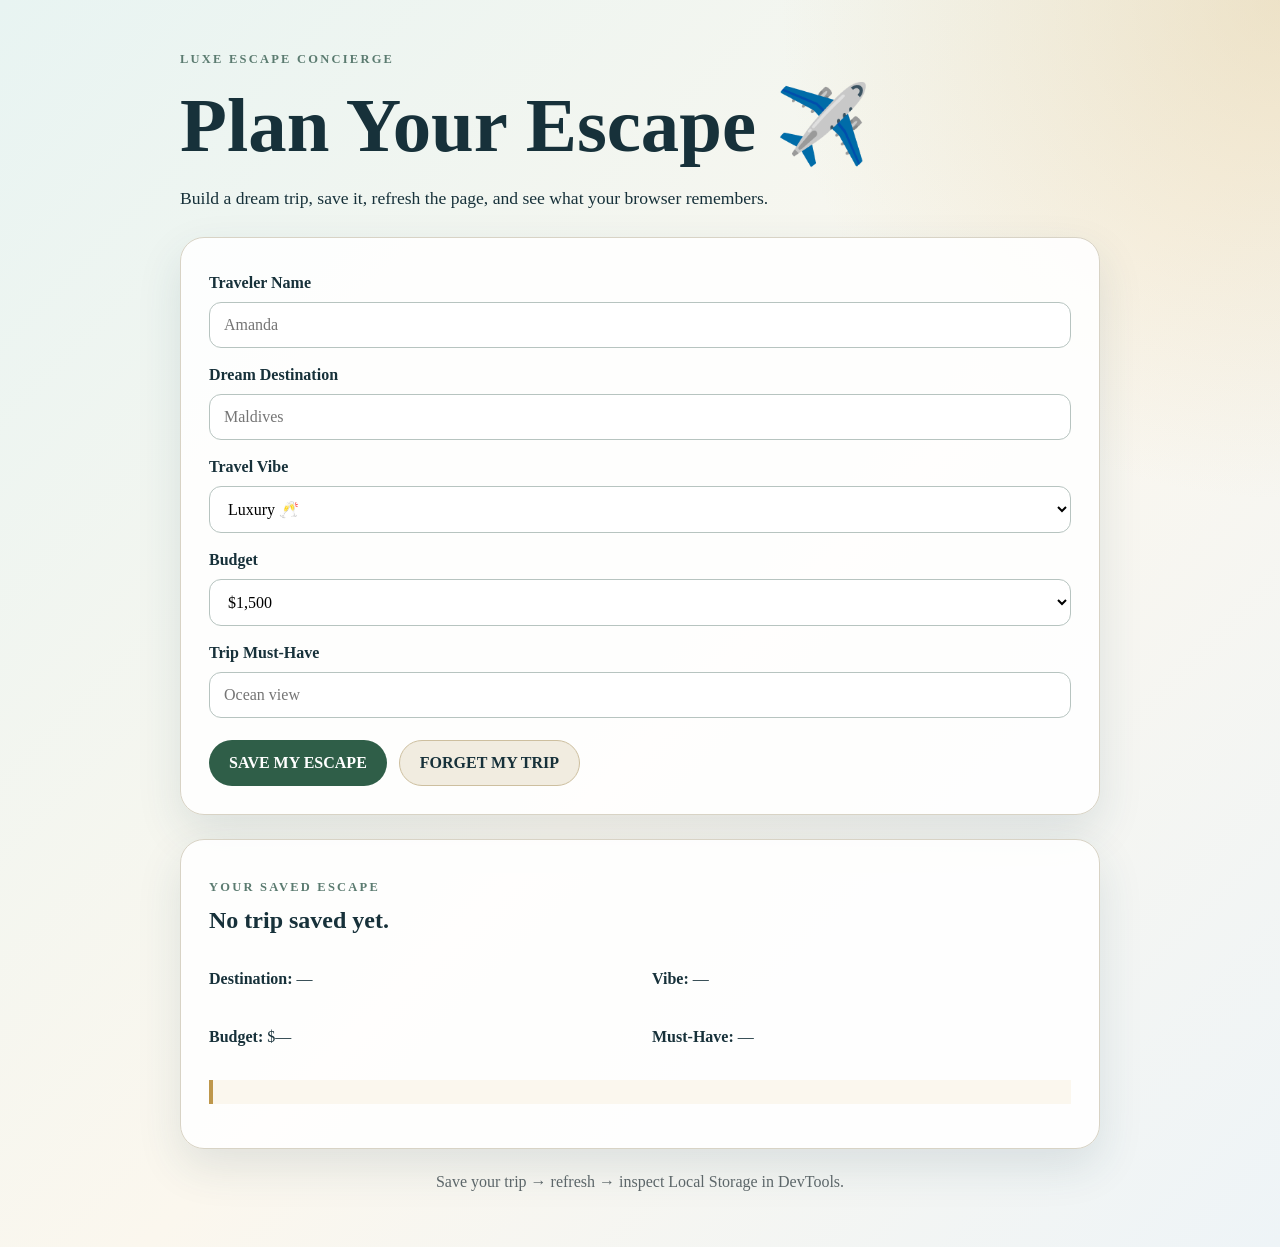
==== 04_STUDENT_STARTER/index.html @ 2b39667d "added starter code for module 4 assignment" ====
<!DOCTYPE html>
<html lang="en">
<head>
  <meta charset="UTF-8">
  <meta name="viewport" content="width=device-width, initial-scale=1.0">
  <title>Luxe Escape Concierge</title>
  <link rel="stylesheet" href="styles.css">
</head>
<body>
  <main class="app">
    <p class="eyebrow">LUXE ESCAPE CONCIERGE</p>
    <h1>Plan Your Escape ✈️</h1>
    <p class="intro">Build a dream trip, save it, refresh the page, and see what your browser remembers.</p>

    <section class="planner">
      <label for="name">Traveler Name</label>
      <input id="name" type="text" placeholder="Amanda">

      <label for="destination">Dream Destination</label>
      <input id="destination" type="text" placeholder="Maldives">

      <label for="vibe">Travel Vibe</label>
      <select id="vibe">
        <option value="Luxury">Luxury 🥂</option>
        <option value="Adventure">Adventure 🧗</option>
        <option value="Relaxing">Relaxing 🌴</option>
        <option value="Nightlife">Nightlife 🌙</option>
      </select>

      <label for="budget">Budget</label>
      <select id="budget">
        <option value="1500">$1,500</option>
        <option value="3000">$3,000</option>
        <option value="5000">$5,000</option>
        <option value="10000">$10,000+</option>
      </select>

      <label for="mustHave">Trip Must-Have</label>
      <input id="mustHave" type="text" placeholder="Ocean view">

      <div class="buttons">
        <button id="saveBtn">SAVE MY ESCAPE</button>
        <button id="forgetBtn" class="secondary">FORGET MY TRIP</button>
      </div>
    </section>

    <section class="passport">
      <p class="eyebrow">YOUR SAVED ESCAPE</p>
      <h2 id="welcome">No trip saved yet.</h2>
      <div class="trip-grid">
        <p><strong>Destination:</strong> <span id="savedDestination">—</span></p>
        <p><strong>Vibe:</strong> <span id="savedVibe">—</span></p>
        <p><strong>Budget:</strong> $<span id="savedBudget">—</span></p>
        <p><strong>Must-Have:</strong> <span id="savedMustHave">—</span></p>
      </div>
      <p id="tripCount" class="count"></p>
    </section>

    <p class="hint">Save your trip → refresh → inspect Local Storage in DevTools.</p>
  </main>

  <script src="script.js"></script>
</body>
</html>
---- 04_STUDENT_STARTER/styles.css ----
* {
  box-sizing: border-box;
}

body {
  margin: 0;
  min-height: 100vh;
  font-family: Georgia, "Times New Roman", serif;
  color: #17313a;
  background:
    radial-gradient(circle at top right, rgba(214, 188, 128, .35), transparent 28%),
    linear-gradient(135deg, #e8f4f2, #fbf7ee 55%, #eef4f7);
  padding: 40px 18px;
}

.app {
  max-width: 920px;
  margin: 0 auto;
}

.eyebrow {
  letter-spacing: .18em;
  font-size: .78rem;
  font-weight: 700;
  color: #5b7b70;
}

h1 {
  font-size: clamp(2.4rem, 6vw, 4.8rem);
  margin: 0 0 10px;
}

.intro {
  font-size: 1.1rem;
  max-width: 700px;
  margin-bottom: 28px;
}

.planner, .passport {
  background: rgba(255, 255, 255, .9);
  border: 1px solid #d8d3c5;
  border-radius: 24px;
  padding: 28px;
  box-shadow: 0 18px 45px rgba(31, 73, 92, .12);
  margin-bottom: 24px;
}

.planner {
  display: grid;
  grid-template-columns: 1fr 1fr;
  gap: 10px 18px;
}

label {
  font-weight: 700;
  margin-top: 8px;
}

input, select {
  width: 100%;
  padding: 13px 14px;
  border: 1px solid #b7c4c0;
  border-radius: 12px;
  background: #fff;
  font: inherit;
  grid-column: span 2;
}

label {
  grid-column: span 2;
}

.buttons {
  grid-column: span 2;
  display: flex;
  gap: 12px;
  margin-top: 12px;
  flex-wrap: wrap;
}

button {
  border: 0;
  border-radius: 999px;
  padding: 13px 20px;
  font: inherit;
  font-weight: 700;
  cursor: pointer;
  background: #2f5e48;
  color: white;
}

button.secondary {
  background: #f1ece0;
  color: #17313a;
  border: 1px solid #cdbf9f;
}

.passport h2 {
  margin-top: 4px;
}

.trip-grid {
  display: grid;
  grid-template-columns: 1fr 1fr;
  gap: 8px 24px;
}

.count {
  margin-top: 18px;
  padding: 12px 14px;
  border-left: 4px solid #be974b;
  background: #fbf7ee;
}

.hint {
  text-align: center;
  color: #5c6669;
}

@media (max-width: 650px) {
  .trip-grid {
    grid-template-columns: 1fr;
  }
}
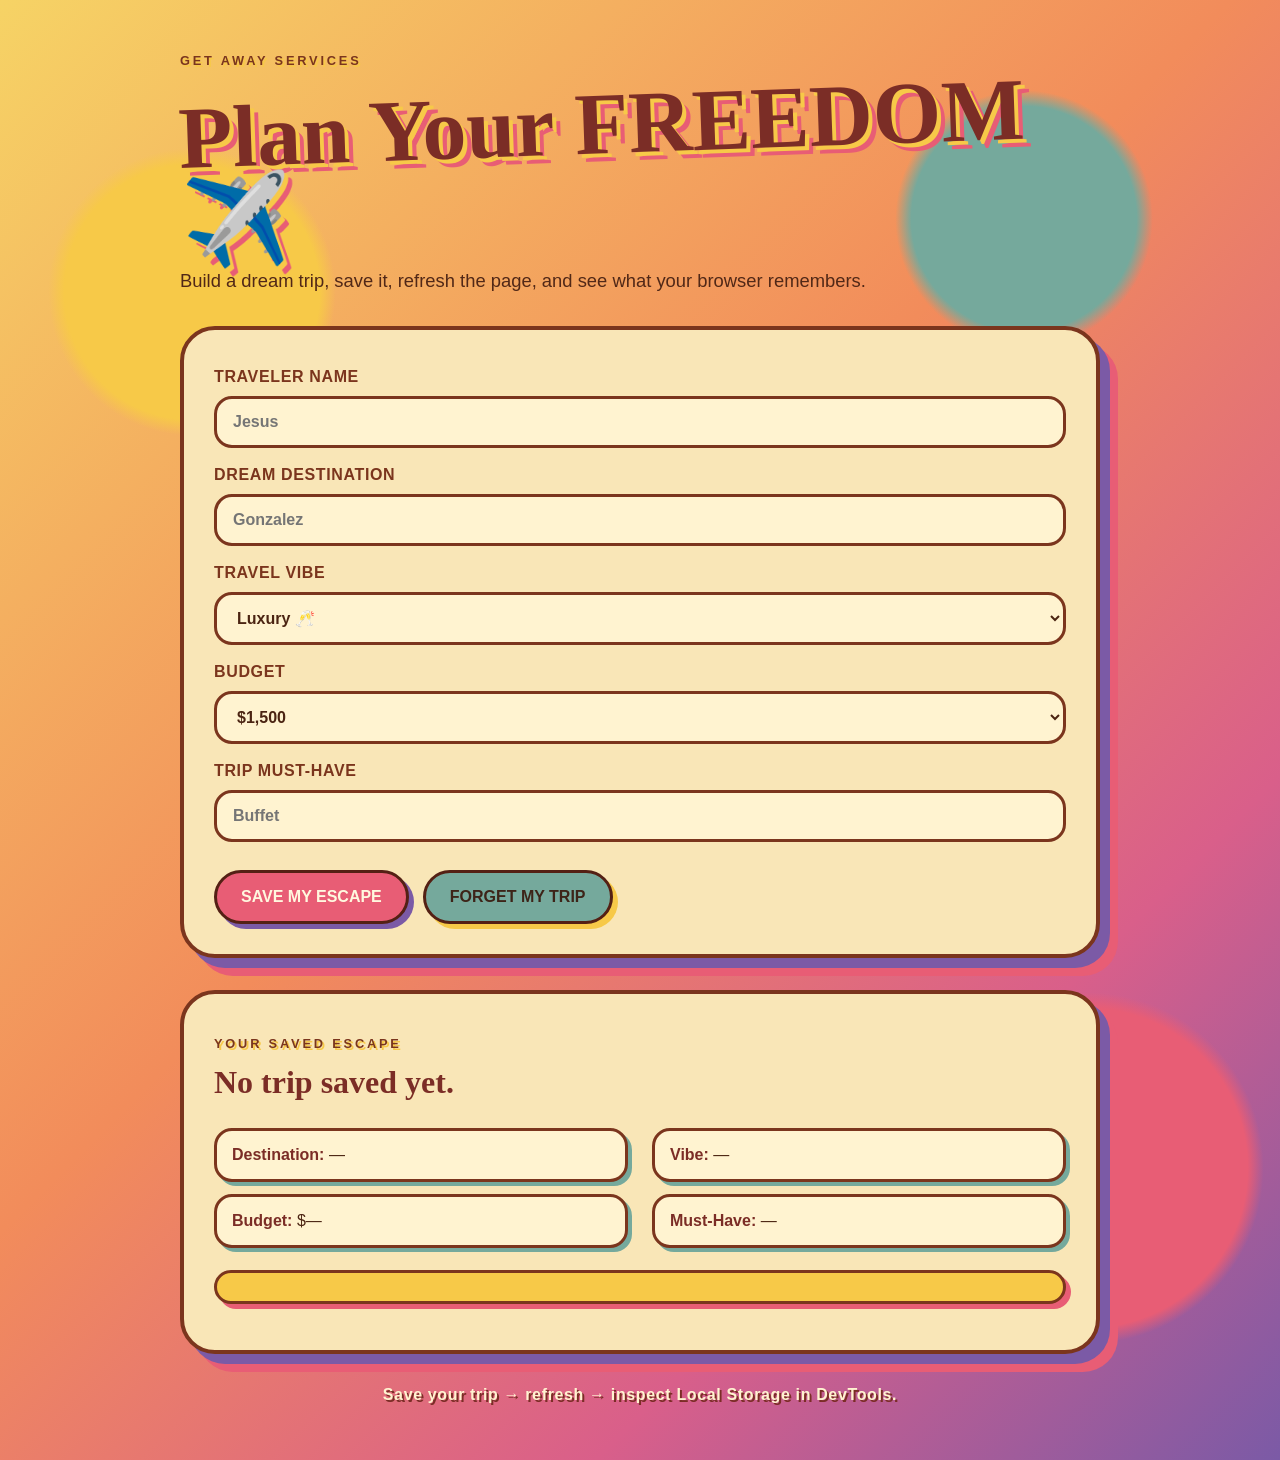
==== commit 06a83771: "changed place holder." ====
--- a/04_STUDENT_STARTER/index.html
+++ b/04_STUDENT_STARTER/index.html
@@ -8,16 +8,16 @@
 </head>
 <body>
   <main class="app">
-    <p class="eyebrow">LUXE ESCAPE CONCIERGE</p>
-    <h1>Plan Your Escape ✈️</h1>
+    <p class="eyebrow">GET AWAY SERVICES</p>
+    <h1>Plan Your FREEDOM ✈️</h1>
     <p class="intro">Build a dream trip, save it, refresh the page, and see what your browser remembers.</p>
 
     <section class="planner">
       <label for="name">Traveler Name</label>
-      <input id="name" type="text" placeholder="Amanda">
+      <input id="name" type="text" placeholder="Jesus">
 
       <label for="destination">Dream Destination</label>
-      <input id="destination" type="text" placeholder="Maldives">
+      <input id="destination" type="text" placeholder="Gonzalez">
 
       <label for="vibe">Travel Vibe</label>
       <select id="vibe">
@@ -36,7 +36,7 @@
       </select>
 
       <label for="mustHave">Trip Must-Have</label>
-      <input id="mustHave" type="text" placeholder="Ocean view">
+      <input id="mustHave" type="text" placeholder="Buffet">
 
       <div class="buttons">
         <button id="saveBtn">SAVE MY ESCAPE</button>
--- a/04_STUDENT_STARTER/styles.css
+++ b/04_STUDENT_STARTER/styles.css
@@ -1,3 +1,4 @@
+
 * {
   box-sizing: border-box;
 }
@@ -5,12 +6,17 @@
 body {
   margin: 0;
   min-height: 100vh;
-  font-family: Georgia, "Times New Roman", serif;
-  color: #17313a;
+  font-family: "Trebuchet MS", Arial, sans-serif;
+  color: #4b2412;
+
   background:
-    radial-gradient(circle at top right, rgba(214, 188, 128, .35), transparent 28%),
-    linear-gradient(135deg, #e8f4f2, #fbf7ee 55%, #eef4f7);
+    radial-gradient(circle at 15% 20%, #f7c948 0 8%, transparent 9%),
+    radial-gradient(circle at 85% 80%, #e85d75 0 10%, transparent 11%),
+    radial-gradient(circle at 80% 15%, #75a99c 0 7%, transparent 8%),
+    linear-gradient(135deg, #f6d365, #f28c5b 45%, #d95f8a 75%, #7b5aa6);
+
   padding: 40px 18px;
+  overflow-x: hidden;
 }
 
 .app {
@@ -18,32 +24,61 @@
   margin: 0 auto;
 }
 
+/* GROOVY LITTLE HEADER */
+
 .eyebrow {
-  letter-spacing: .18em;
-  font-size: .78rem;
-  font-weight: 700;
-  color: #5b7b70;
+  letter-spacing: .22em;
+  font-size: .8rem;
+  font-weight: 900;
+  color: #7a351d;
+  text-transform: uppercase;
+  text-shadow: 2px 2px #f7c948;
 }
 
 h1 {
-  font-size: clamp(2.4rem, 6vw, 4.8rem);
-  margin: 0 0 10px;
+  font-family: Georgia, "Times New Roman", serif;
+  font-size: clamp(2.8rem, 7vw, 5.5rem);
+  line-height: .95;
+  margin: 0 0 18px;
+
+  color: #7b2d26;
+  text-shadow:
+    4px 4px 0 #f7c948,
+    8px 8px 0 #e85d75;
+
+  transform: rotate(-2deg);
 }
 
 .intro {
-  font-size: 1.1rem;
+  font-size: 1.15rem;
+  line-height: 1.6;
   max-width: 700px;
-  margin-bottom: 28px;
-}
-
-.planner, .passport {
-  background: rgba(255, 255, 255, .9);
-  border: 1px solid #d8d3c5;
-  border-radius: 24px;
-  padding: 28px;
-  box-shadow: 0 18px 45px rgba(31, 73, 92, .12);
-  margin-bottom: 24px;
-}
+  margin-bottom: 30px;
+
+  color: #512817;
+}
+
+
+/* MAIN CARDS */
+
+.planner,
+.passport {
+  position: relative;
+
+  background: #f9e6b7;
+  border: 4px solid #7b351d;
+  border-radius: 35px;
+
+  padding: 30px;
+
+  box-shadow:
+    10px 10px 0 #7b5aa6,
+    18px 18px 0 #e85d75;
+
+  margin-bottom: 32px;
+}
+
+/* FORM */
 
 .planner {
   display: grid;
@@ -52,73 +87,216 @@
 }
 
 label {
-  font-weight: 700;
+  grid-column: span 2;
+
+  font-weight: 900;
   margin-top: 8px;
-}
-
-input, select {
+
+  color: #7b351d;
+  text-transform: uppercase;
+  letter-spacing: .04em;
+}
+
+input,
+select {
   width: 100%;
-  padding: 13px 14px;
-  border: 1px solid #b7c4c0;
-  border-radius: 12px;
-  background: #fff;
+
+  padding: 14px 16px;
+
+  border: 3px solid #7b351d;
+  border-radius: 18px;
+
+  background: #fff3d0;
+
+  color: #4b2412;
+
   font: inherit;
+  font-weight: 600;
+
   grid-column: span 2;
-}
-
-label {
-  grid-column: span 2;
-}
+
+  outline: none;
+}
+
+
+/* INPUT HOVER */
+
+input:focus,
+select:focus {
+  border-color: #7b5aa6;
+
+  box-shadow:
+    0 0 0 4px #f7c948,
+    0 0 0 7px #e85d75;
+}
+
+
+/* BUTTONS */
 
 .buttons {
   grid-column: span 2;
+
   display: flex;
-  gap: 12px;
-  margin-top: 12px;
+  gap: 14px;
+
+  margin-top: 18px;
+
   flex-wrap: wrap;
 }
 
 button {
-  border: 0;
+  border: 3px solid #542014;
+
   border-radius: 999px;
-  padding: 13px 20px;
+
+  padding: 15px 24px;
+
   font: inherit;
-  font-weight: 700;
+  font-weight: 900;
+
   cursor: pointer;
-  background: #2f5e48;
-  color: white;
-}
+
+  background: #e85d75;
+  color: #fff8df;
+
+  box-shadow: 5px 5px 0 #7b5aa6;
+
+  transition: .2s ease;
+}
+
+button:hover {
+  transform: translateY(-4px) rotate(-1deg);
+
+  box-shadow:
+    8px 8px 0 #7b5aa6;
+}
+
+button:active {
+  transform: translateY(3px);
+
+  box-shadow:
+    2px 2px 0 #7b5aa6;
+}
+
+
+/* SECONDARY BUTTON */
 
 button.secondary {
-  background: #f1ece0;
-  color: #17313a;
-  border: 1px solid #cdbf9f;
-}
+  background: #75a99c;
+
+  color: #3d2418;
+
+  border: 3px solid #542014;
+
+  box-shadow: 5px 5px 0 #f7c948;
+}
+
+
+/* SAVED TRIP */
 
 .passport h2 {
   margin-top: 4px;
+
+  font-family: Georgia, "Times New Roman", serif;
+
+  color: #7b2d26;
+
+  font-size: 2rem;
 }
 
 .trip-grid {
   display: grid;
+
   grid-template-columns: 1fr 1fr;
-  gap: 8px 24px;
-}
+
+  gap: 12px 24px;
+
+  margin-top: 20px;
+}
+
+.trip-grid p {
+  background: #fff3d0;
+
+  border: 3px solid #7b351d;
+
+  border-radius: 18px;
+
+  padding: 15px;
+
+  margin: 0;
+
+  box-shadow: 4px 4px 0 #75a99c;
+}
+
+.trip-grid strong {
+  color: #7b2d26;
+}
+
+
+/* TRIP COUNTER */
 
 .count {
-  margin-top: 18px;
-  padding: 12px 14px;
-  border-left: 4px solid #be974b;
-  background: #fbf7ee;
-}
+  margin-top: 22px;
+
+  padding: 14px 18px;
+
+  border: 3px solid #7b351d;
+  border-radius: 18px;
+
+  background: #f7c948;
+
+  color: #542014;
+
+  font-weight: 900;
+
+  box-shadow: 5px 5px 0 #e85d75;
+}
+
+
+/* FOOTER MESSAGE */
 
 .hint {
   text-align: center;
-  color: #5c6669;
-}
+
+  color: #fff3d0;
+
+  font-weight: 900;
+
+  letter-spacing: .04em;
+
+  text-shadow: 2px 2px #7b2d26;
+
+  margin-top: 30px;
+}
+
+
+/* MOBILE */
 
 @media (max-width: 650px) {
+
+  body {
+    padding: 30px 14px;
+  }
+
+  .planner,
+  .passport {
+    padding: 22px;
+
+    box-shadow:
+      6px 6px 0 #7b5aa6,
+      10px 10px 0 #e85d75;
+  }
+
   .trip-grid {
     grid-template-columns: 1fr;
   }
-}
+
+  h1 {
+    font-size: 3rem;
+  }
+
+  button {
+    width: 100%;
+  }
+}
+
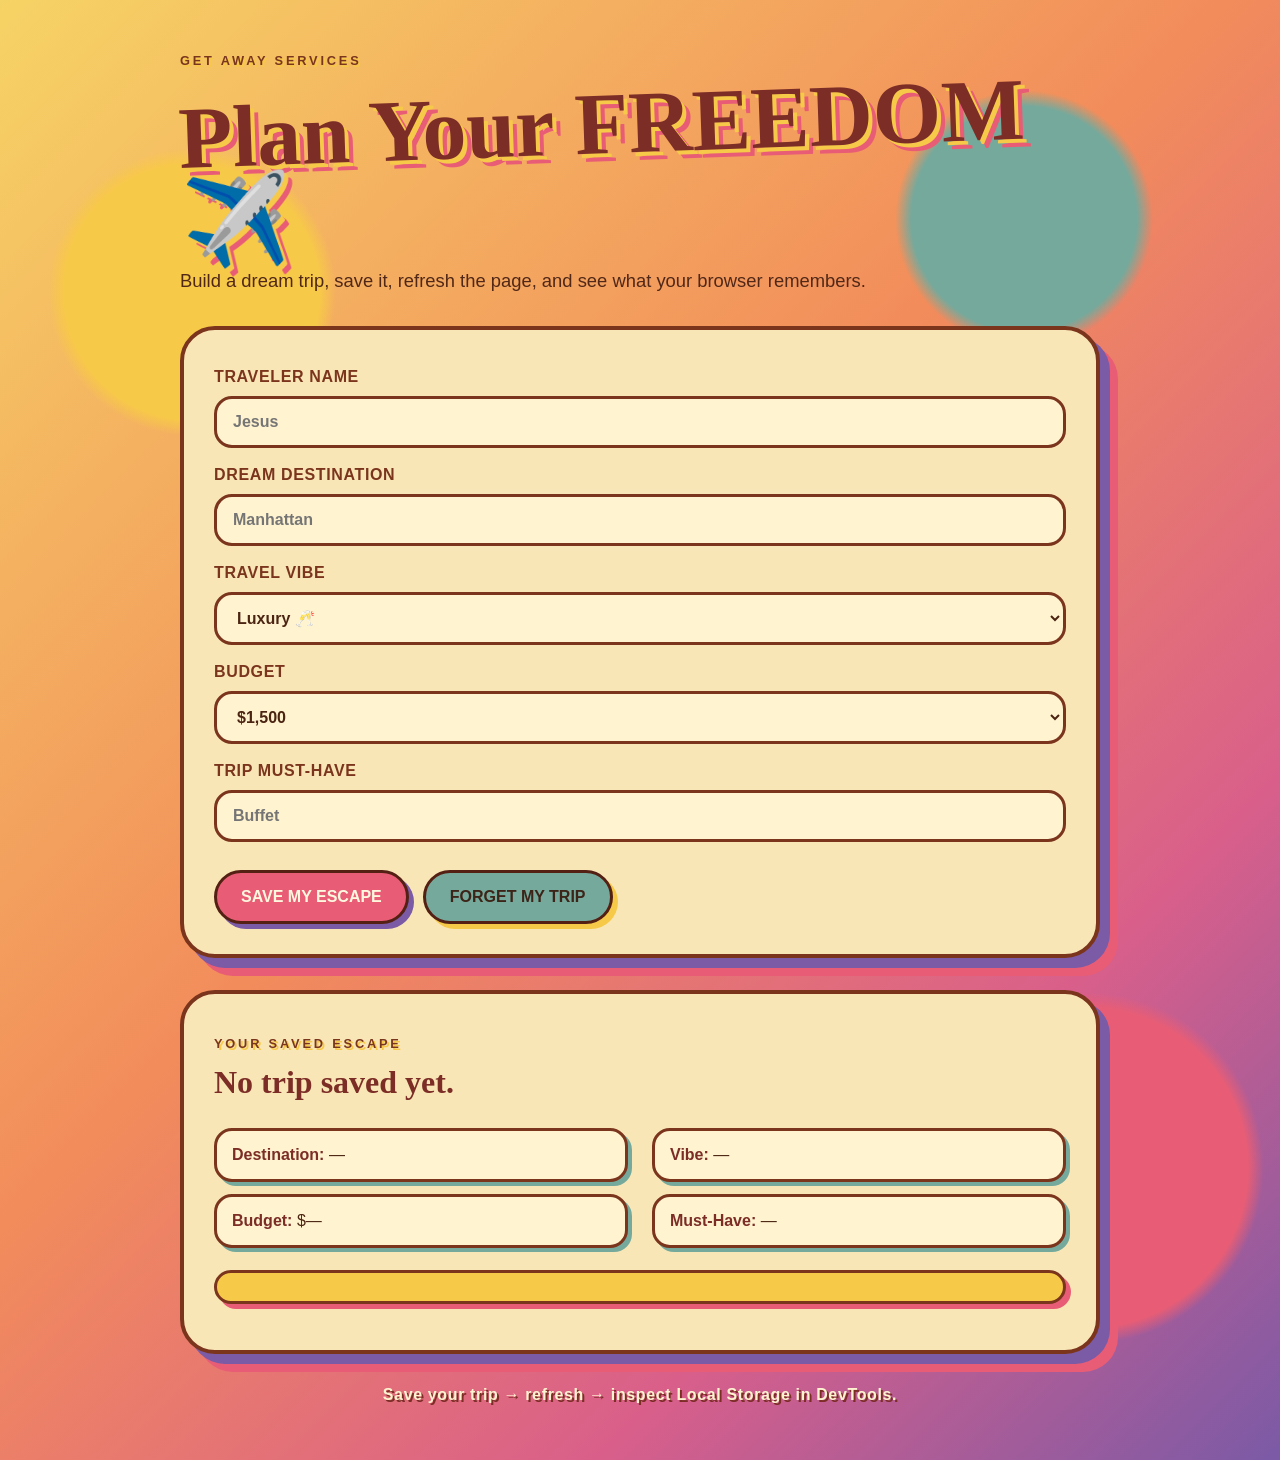
==== commit fa486c3b: "created new folder and index html file for Api app." ====
--- a/04_STUDENT_STARTER/index.html
+++ b/04_STUDENT_STARTER/index.html
@@ -17,7 +17,7 @@
       <input id="name" type="text" placeholder="Jesus">
 
       <label for="destination">Dream Destination</label>
-      <input id="destination" type="text" placeholder="Gonzalez">
+      <input id="destination" type="text" placeholder="Manhattan">
 
       <label for="vibe">Travel Vibe</label>
       <select id="vibe">
